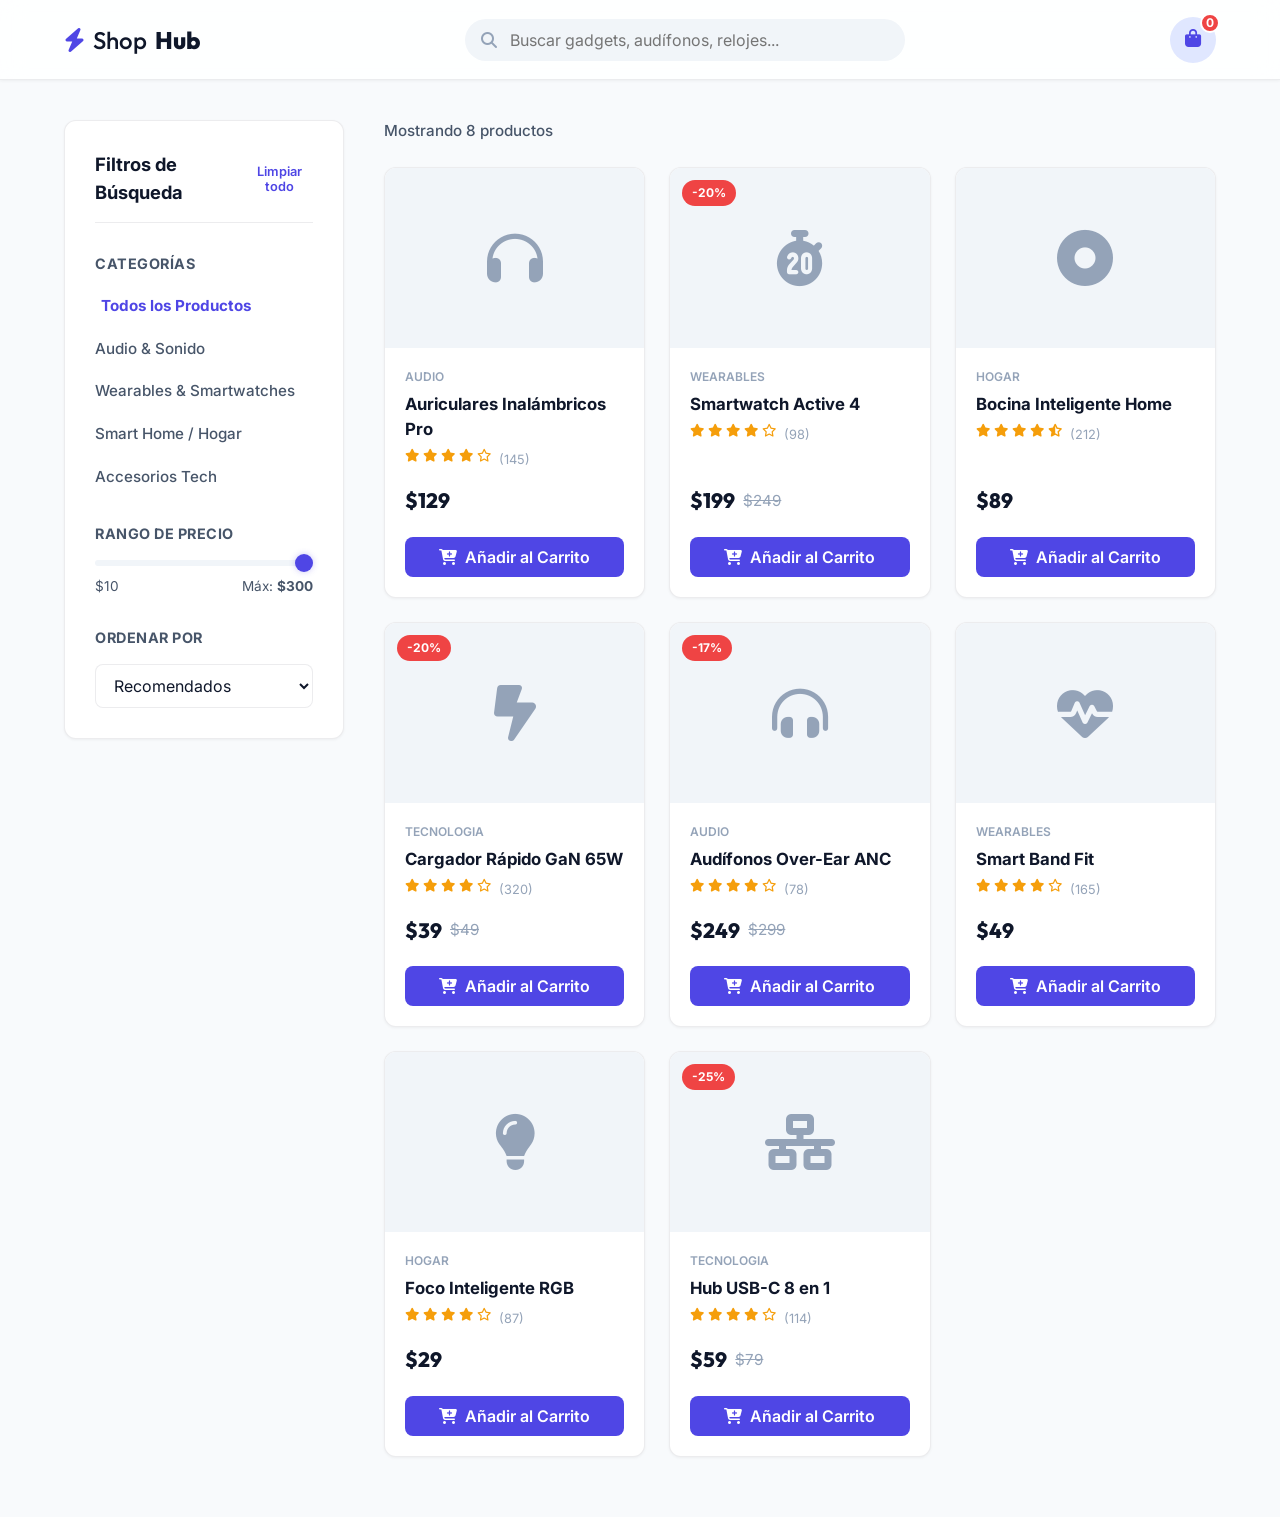
==== proyectos/ecommerce-hub/index.html @ 2425e2af "Initial commit: Portafolio de Maquetación Web (HTML, CSS, JS, jQuery)" ====
<!DOCTYPE html>
<html lang="es">
<head>
    <meta charset="UTF-8">
    <meta name="viewport" content="width=device-width, initial-scale=1.0">
    <title>ShopHub | Catálogo de Gadgets Premium</title>
    <meta name="description" content="ShopHub - Catálogo interactivo de dispositivos y gadgets premium con filtros avanzados en tiempo real y carrito de compras dinámico.">
    
    <!-- Google Fonts -->
    <link rel="preconnect" href="https://fonts.googleapis.com">
    <link rel="preconnect" href="https://fonts.gstatic.com" crossorigin>
    <link href="https://fonts.googleapis.com/css2?family=Inter:wght@300;400;500;600;700&family=Outfit:wght@400;500;600;700;800&display=swap" rel="stylesheet">
    
    <!-- FontAwesome Icons -->
    <link rel="stylesheet" href="https://cdnjs.cloudflare.com/ajax/libs/font-awesome/6.4.0/css/all.min.css">
    
    <!-- CSS Estilos -->
    <link rel="stylesheet" href="css/style.css">
</head>
<body class="light-theme">

    <!-- Header / Navbar -->
    <header class="shop-header">
        <div class="container shop-header-container">
            <a href="#" class="shop-logo">
                <i class="fa-solid fa-bolt logo-accent"></i> Shop<span class="logo-bold">Hub</span>
            </a>
            
            <!-- Real-time Search Input -->
            <div class="search-bar-container">
                <i class="fa-solid fa-magnifying-glass search-icon"></i>
                <input type="text" id="product-search" class="search-input" placeholder="Buscar gadgets, audífonos, relojes...">
            </div>

            <!-- Cart Trigger Button -->
            <button class="cart-trigger" id="cart-toggle" aria-label="Abrir carrito de compras">
                <i class="fa-solid fa-bag-shopping"></i>
                <span class="cart-badge" id="cart-counter">0</span>
            </button>
        </div>
    </header>

    <main class="shop-main">
        <div class="container shop-grid-layout">
            
            <!-- Sidebar Filters -->
            <aside class="filters-sidebar">
                <div class="sidebar-header">
                    <h3>Filtros de Búsqueda</h3>
                    <button class="reset-filters-btn" id="btn-reset-filters">Limpiar todo</button>
                </div>
                
                <!-- Category Filter -->
                <div class="filter-group">
                    <h4 class="filter-title">Categorías</h4>
                    <ul class="category-list" id="category-filter-list">
                        <li class="category-item active" data-category="all">Todos los Productos</li>
                        <li class="category-item" data-category="audio">Audio & Sonido</li>
                        <li class="category-item" data-category="wearables">Wearables & Smartwatches</li>
                        <li class="category-item" data-category="hogar">Smart Home / Hogar</li>
                        <li class="category-item" data-category="tecnologia">Accesorios Tech</li>
                    </ul>
                </div>

                <!-- Price Range Filter -->
                <div class="filter-group">
                    <h4 class="filter-title">Rango de Precio</h4>
                    <div class="price-range-wrapper">
                        <input type="range" id="price-slider" class="price-slider" min="10" max="300" value="300">
                        <div class="price-labels">
                            <span>$10</span>
                            <span>Máx: <strong class="text-accent" id="slider-price-val">$300</strong></span>
                        </div>
                    </div>
                </div>

                <!-- Sort Order Filter -->
                <div class="filter-group">
                    <h4 class="filter-title">Ordenar Por</h4>
                    <select id="sort-order" class="sort-select">
                        <option value="default">Recomendados</option>
                        <option value="price-asc">Precio: Bajo a Alto</option>
                        <option value="price-desc">Precio: Alto a Bajo</option>
                    </select>
                </div>
            </aside>

            <!-- Products Listing Grid -->
            <section class="products-section-container">
                <div class="products-grid-header">
                    <p class="results-count" id="results-count">Mostrando 8 productos</p>
                </div>
                
                <!-- jQuery will dynamically render cards, but we include initial semantic HTML cards for SEO -->
                <div class="products-grid" id="products-catalog">
                    <!-- Products will be dynamically populated/filtered by jQuery JS -->
                </div>
                
                <!-- No Results Alert -->
                <div class="no-results" id="no-results-message">
                    <i class="fa-solid fa-magnifying-glass no-results-icon"></i>
                    <h3>No se encontraron productos</h3>
                    <p>Intenta modificar los filtros seleccionados o tu criterio de búsqueda.</p>
                </div>
            </section>

        </div>
    </main>

    <!-- Mini-Cart Sidebar Drawer -->
    <div class="cart-backdrop" id="cart-drawer-backdrop">
        <aside class="cart-drawer">
            <div class="cart-drawer-header">
                <h3>Tu Carrito (<span id="cart-total-qty">0</span>)</h3>
                <button class="close-cart-btn" id="close-cart" aria-label="Cerrar carrito"><i class="fa-solid fa-xmark"></i></button>
            </div>
            
            <!-- Cart Items Container -->
            <div class="cart-items-container" id="cart-items-wrapper">
                <!-- Items dynamically added with jQuery -->
            </div>
            
            <!-- Empty Cart Message -->
            <div class="cart-empty-state" id="cart-empty-state">
                <i class="fa-solid fa-basket-shopping empty-icon"></i>
                <p>Tu carrito está vacío</p>
                <button class="btn btn-primary" id="btn-start-shopping">Explorar Catálogo</button>
            </div>

            <!-- Cart Footer (Calculations & Checkout) -->
            <div class="cart-drawer-footer" id="cart-summary-footer">
                <div class="summary-line">
                    <span>Subtotal</span>
                    <span class="summary-value" id="cart-subtotal">$0.00</span>
                </div>
                <div class="summary-line">
                    <span>Envío</span>
                    <span class="summary-value text-green">Gratis</span>
                </div>
                <hr class="summary-divider">
                <div class="summary-line total-line">
                    <span>Total</span>
                    <span class="summary-value total-val" id="cart-total">$0.00</span>
                </div>
                
                <button class="btn btn-primary btn-block checkout-btn" id="checkout-btn">
                    Proceder al Pago <i class="fa-solid fa-chevron-right"></i>
                </button>
            </div>
        </aside>
    </div>

    <!-- Successful Purchase Dialog Modal -->
    <div class="modal-backdrop" id="checkout-modal">
        <div class="success-modal">
            <i class="fa-solid fa-circle-check success-modal-icon"></i>
            <h2>¡Compra Completada!</h2>
            <p>Tu orden ha sido procesada de manera exitosa. Recibirás un correo con el detalle del envío en breve.</p>
            <button class="btn btn-primary" id="success-close-btn">Aceptar</button>
        </div>
    </div>

    <!-- jQuery -->
    <script src="https://code.jquery.com/jquery-3.7.1.min.js" integrity="sha256-/JqT3SQfawRcv/BIHPThkBvs0OEvtFFmqPF/lYI/Cxo=" crossorigin="anonymous"></script>
    
    <!-- Custom JS -->
    <script src="js/app.js"></script>
</body>
</html>
---- proyectos/ecommerce-hub/css/style.css ----
/* ==========================================================================
   SHOP HUB - DESIGN SYSTEM & VARS
   ========================================================================== */

:root {
    --bg-primary: #f8fafc;
    --bg-secondary: #ffffff;
    --bg-tertiary: #f1f5f9;
    --border-color: rgba(15, 23, 42, 0.08);
    
    --text-primary: #0f172a;
    --text-secondary: #475569;
    --text-muted: #94a3b8;
    
    --accent: #4f46e5; /* Indigo */
    --accent-hover: #3730a3;
    --accent-light: #e0e7ff;
    
    --green: #10b981;
    --red: #ef4444;
    --warning: #f59e0b;
    
    --font-heading: 'Outfit', 'Inter', sans-serif;
    --font-body: 'Inter', sans-serif;
    
    --radius-sm: 8px;
    --radius-md: 12px;
    --radius-lg: 20px;
    --radius-full: 9999px;
    
    --transition: 0.3s cubic-bezier(0.4, 0, 0.2, 1);
    --shadow-sm: 0 1px 3px rgba(0, 0, 0, 0.05);
    --shadow-md: 0 4px 20px rgba(0, 0, 0, 0.05);
    --shadow-lg: 0 10px 30px rgba(0, 0, 0, 0.1);
    
    --header-height: 80px;
    --max-width: 1200px;
}

/* ==========================================================================
   RESET & BASICS
   ========================================================================== */

* {
    box-sizing: border-box;
    margin: 0;
    padding: 0;
}

html {
    scroll-behavior: smooth;
    font-size: 16px;
}

body {
    background-color: var(--bg-primary);
    color: var(--text-primary);
    font-family: var(--font-body);
    line-height: 1.5;
    overflow-x: hidden;
}

.container {
    width: 90%;
    max-width: var(--max-width);
    margin: 0 auto;
}

a {
    color: inherit;
    text-decoration: none;
}

ul {
    list-style: none;
}

button, input, select {
    font-family: inherit;
    font-size: inherit;
    color: inherit;
}

/* ==========================================================================
   HEADER / NAVBAR
   ========================================================================== */

.shop-header {
    position: fixed;
    top: 0;
    left: 0;
    width: 100%;
    height: var(--header-height);
    background-color: rgba(255, 255, 255, 0.85);
    backdrop-filter: blur(12px);
    -webkit-backdrop-filter: blur(12px);
    border-bottom: 1px solid var(--border-color);
    box-shadow: var(--shadow-sm);
    z-index: 900;
    display: flex;
    align-items: center;
}

.shop-header-container {
    display: flex;
    justify-content: space-between;
    align-items: center;
    gap: 20px;
}

.shop-logo {
    font-family: var(--font-heading);
    font-size: 1.5rem;
    font-weight: 500;
    display: flex;
    align-items: center;
    gap: 8px;
}

.logo-accent {
    color: var(--accent);
}

.logo-bold {
    font-weight: 800;
}

/* Search Box */
.search-bar-container {
    position: relative;
    width: 100%;
    max-width: 440px;
}

.search-icon {
    position: absolute;
    top: 50%;
    left: 16px;
    transform: translateY(-50%);
    color: var(--text-muted);
}

.search-input {
    width: 100%;
    background-color: var(--bg-tertiary);
    border: 1px solid transparent;
    padding: 10px 16px 10px 44px;
    border-radius: var(--radius-full);
    outline: none;
    transition: all 0.2s ease;
}

.search-input:focus {
    background-color: var(--bg-secondary);
    border-color: var(--accent);
    box-shadow: 0 0 0 3px rgba(79, 70, 229, 0.1);
}

/* Cart Trigger */
.cart-trigger {
    background-color: var(--accent-light);
    color: var(--accent);
    border: none;
    width: 46px;
    height: 46px;
    border-radius: var(--radius-full);
    display: flex;
    align-items: center;
    justify-content: center;
    font-size: 1.15rem;
    cursor: pointer;
    position: relative;
    transition: all 0.2s ease;
}

.cart-trigger:hover {
    background-color: var(--accent);
    color: #ffffff;
    transform: scale(1.05);
}

.cart-badge {
    position: absolute;
    top: -4px;
    right: -4px;
    background-color: var(--red);
    color: #ffffff;
    font-size: 0.75rem;
    font-weight: 700;
    width: 20px;
    height: 20px;
    border-radius: var(--radius-full);
    display: flex;
    align-items: center;
    justify-content: center;
    border: 2px solid var(--bg-secondary);
}

/* ==========================================================================
   MAIN LAYOUT & SIDEBAR
   ========================================================================== */

.shop-main {
    padding-top: calc(var(--header-height) + 40px);
    padding-bottom: 60px;
}

.shop-grid-layout {
    display: grid;
    grid-template-columns: 280px 1fr;
    gap: 40px;
    align-items: start;
}

/* Sidebar Filters */
.filters-sidebar {
    background-color: var(--bg-secondary);
    border: 1px solid var(--border-color);
    border-radius: var(--radius-md);
    padding: 30px;
    box-shadow: var(--shadow-sm);
}

.sidebar-header {
    display: flex;
    justify-content: space-between;
    align-items: center;
    margin-bottom: 30px;
    border-bottom: 1px solid var(--border-color);
    padding-bottom: 16px;
}

.sidebar-header h3 {
    font-size: 1.15rem;
    font-weight: 700;
}

.reset-filters-btn {
    background: none;
    border: none;
    color: var(--accent);
    font-size: 0.8rem;
    font-weight: 600;
    cursor: pointer;
}

.reset-filters-btn:hover {
    color: var(--accent-hover);
    text-decoration: underline;
}

.filter-group {
    margin-bottom: 30px;
}

.filter-group:last-child {
    margin-bottom: 0;
}

.filter-title {
    font-size: 0.9rem;
    text-transform: uppercase;
    font-weight: 700;
    color: var(--text-secondary);
    margin-bottom: 16px;
    letter-spacing: 0.5px;
}

/* Categories Filter List */
.category-list {
    display: flex;
    flex-direction: column;
    gap: 12px;
}

.category-item {
    font-size: 0.95rem;
    color: var(--text-secondary);
    cursor: pointer;
    font-weight: 500;
    transition: all 0.2s ease;
    padding: 4px 0;
}

.category-item:hover, .category-item.active {
    color: var(--accent);
    padding-left: 6px;
}

.category-item.active {
    font-weight: 700;
}

/* Price range styling */
.price-range-wrapper {
    display: flex;
    flex-direction: column;
    gap: 10px;
}

.price-slider {
    -webkit-appearance: none;
    appearance: none;
    width: 100%;
    height: 6px;
    background-color: var(--bg-tertiary);
    border-radius: var(--radius-full);
    outline: none;
}

.price-slider::-webkit-slider-thumb {
    -webkit-appearance: none;
    appearance: none;
    width: 18px;
    height: 18px;
    background-color: var(--accent);
    border-radius: var(--radius-full);
    cursor: pointer;
    box-shadow: 0 0 6px rgba(79, 70, 229, 0.3);
    transition: transform 0.1s ease;
}

.price-slider::-webkit-slider-thumb:hover {
    transform: scale(1.15);
}

.price-labels {
    display: flex;
    justify-content: space-between;
    font-size: 0.85rem;
    color: var(--text-secondary);
}

/* Dropdown Sort Filter */
.sort-select {
    width: 100%;
    padding: 10px 14px;
    border: 1px solid var(--border-color);
    border-radius: var(--radius-sm);
    background-color: var(--bg-secondary);
    outline: none;
}

.sort-select:focus {
    border-color: var(--accent);
}

/* ==========================================================================
   PRODUCTS CATALOG
   ========================================================================== */

.products-grid-header {
    margin-bottom: 24px;
    display: flex;
    justify-content: space-between;
    align-items: center;
}

.results-count {
    color: var(--text-secondary);
    font-weight: 500;
    font-size: 0.95rem;
}

.products-grid {
    display: grid;
    grid-template-columns: repeat(3, 1fr);
    gap: 24px;
}

/* Card layout */
.product-card {
    background-color: var(--bg-secondary);
    border: 1px solid var(--border-color);
    border-radius: var(--radius-md);
    overflow: hidden;
    box-shadow: var(--shadow-sm);
    transition: transform var(--transition), box-shadow var(--transition);
    display: flex;
    flex-direction: column;
}

.product-card:hover {
    transform: translateY(-5px);
    box-shadow: var(--shadow-md);
}

.card-img-container {
    height: 180px;
    background-color: var(--bg-tertiary);
    display: flex;
    align-items: center;
    justify-content: center;
    position: relative;
}

.card-visual-icon {
    font-size: 3.5rem;
    color: var(--text-muted);
}

.discount-badge {
    position: absolute;
    top: 12px;
    left: 12px;
    background-color: var(--red);
    color: #ffffff;
    font-size: 0.75rem;
    font-weight: 700;
    padding: 4px 10px;
    border-radius: var(--radius-full);
}

.card-body {
    padding: 20px;
    display: flex;
    flex-direction: column;
    flex-grow: 1;
}

.card-category {
    font-size: 0.75rem;
    text-transform: uppercase;
    color: var(--text-muted);
    font-weight: 600;
    margin-bottom: 6px;
}

.card-title {
    font-size: 1.05rem;
    font-weight: 700;
    margin-bottom: 8px;
    color: var(--text-primary);
}

/* Ratings */
.card-rating {
    display: flex;
    gap: 4px;
    color: var(--warning);
    font-size: 0.8rem;
    margin-bottom: 16px;
}

.card-rating span {
    color: var(--text-muted);
    margin-left: 4px;
}

/* Prices */
.card-price-row {
    display: flex;
    align-items: center;
    gap: 8px;
    margin-bottom: 20px;
    margin-top: auto;
}

.card-price {
    font-size: 1.3rem;
    font-weight: 800;
    font-family: var(--font-heading);
}

.card-old-price {
    font-size: 0.95rem;
    text-decoration: line-through;
    color: var(--text-muted);
}

/* Cart Button */
.btn {
    display: inline-flex;
    align-items: center;
    justify-content: center;
    padding: 10px 20px;
    border-radius: var(--radius-sm);
    font-weight: 600;
    cursor: pointer;
    transition: all 0.2s ease;
    border: none;
    gap: 8px;
    outline: none;
}

.btn-primary {
    background-color: var(--accent);
    color: #ffffff;
}

.btn-primary:hover {
    background-color: var(--accent-hover);
}

.btn-block {
    display: flex;
    width: 100%;
}

.btn-add-cart {
    width: 100%;
}

/* No Results section styling */
.no-results {
    text-align: center;
    padding: 80px 20px;
    background-color: var(--bg-secondary);
    border: 1px solid var(--border-color);
    border-radius: var(--radius-md);
    display: none;
}

.no-results-icon {
    font-size: 3rem;
    color: var(--text-muted);
    margin-bottom: 20px;
}

.no-results h3 {
    font-size: 1.3rem;
    font-weight: 700;
    margin-bottom: 8px;
}

.no-results p {
    color: var(--text-secondary);
}

/* ==========================================================================
   MINI-CART SIDEBAR DRAWER
   ========================================================================== */

.cart-backdrop {
    position: fixed;
    top: 0;
    left: 0;
    width: 100%;
    height: 100%;
    background-color: rgba(15, 23, 42, 0.4);
    backdrop-filter: blur(4px);
    z-index: 1000;
    opacity: 0;
    visibility: hidden;
    transition: opacity var(--transition), visibility var(--transition);
}

.cart-backdrop.show {
    opacity: 1;
    visibility: visible;
}

.cart-drawer {
    position: absolute;
    top: 0;
    right: -400px;
    width: 100%;
    max-width: 400px;
    height: 100%;
    background-color: var(--bg-secondary);
    box-shadow: var(--shadow-lg);
    display: flex;
    flex-direction: column;
    transition: right var(--transition);
}

.cart-backdrop.show .cart-drawer {
    right: 0;
}

.cart-drawer-header {
    padding: 24px;
    border-bottom: 1px solid var(--border-color);
    display: flex;
    justify-content: space-between;
    align-items: center;
}

.cart-drawer-header h3 {
    font-size: 1.2rem;
    font-weight: 700;
}

.close-cart-btn {
    background: none;
    border: none;
    font-size: 1.3rem;
    cursor: pointer;
    color: var(--text-secondary);
}

.close-cart-btn:hover {
    color: var(--red);
}

/* Items lists */
.cart-items-container {
    flex-grow: 1;
    overflow-y: auto;
    padding: 24px;
    display: flex;
    flex-direction: column;
    gap: 20px;
}

.cart-item {
    display: grid;
    grid-template-columns: 60px 1fr auto;
    gap: 16px;
    align-items: center;
    border-bottom: 1px solid var(--border-color);
    padding-bottom: 16px;
}

.cart-item:last-child {
    border-bottom: none;
}

.cart-item-img {
    height: 60px;
    background-color: var(--bg-tertiary);
    border-radius: var(--radius-sm);
    display: flex;
    align-items: center;
    justify-content: center;
    font-size: 1.4rem;
    color: var(--text-muted);
}

.cart-item-details h4 {
    font-size: 0.95rem;
    font-weight: 700;
    margin-bottom: 4px;
    color: var(--text-primary);
}

.cart-item-price {
    font-size: 0.9rem;
    font-weight: 600;
    color: var(--accent);
}

.cart-item-actions {
    display: flex;
    flex-direction: column;
    align-items: flex-end;
    gap: 8px;
}

/* Quantity selector */
.qty-controls {
    display: flex;
    align-items: center;
    background-color: var(--bg-tertiary);
    border-radius: var(--radius-full);
    padding: 2px;
}

.qty-btn {
    border: none;
    background: none;
    width: 24px;
    height: 24px;
    border-radius: var(--radius-full);
    display: flex;
    align-items: center;
    justify-content: center;
    cursor: pointer;
    font-size: 0.8rem;
}

.qty-btn:hover {
    background-color: var(--bg-secondary);
}

.qty-val {
    width: 30px;
    text-align: center;
    font-size: 0.85rem;
    font-weight: 600;
}

.remove-item-btn {
    background: none;
    border: none;
    color: var(--text-muted);
    cursor: pointer;
    font-size: 0.85rem;
}

.remove-item-btn:hover {
    color: var(--red);
}

/* Empty State */
.cart-empty-state {
    padding: 60px 24px;
    text-align: center;
    display: flex;
    flex-direction: column;
    align-items: center;
    gap: 16px;
    justify-content: center;
    flex-grow: 1;
}

.empty-icon {
    font-size: 4rem;
    color: var(--text-muted);
}

.cart-empty-state p {
    color: var(--text-secondary);
    font-weight: 500;
}

/* Cart summary styling */
.cart-drawer-footer {
    padding: 24px;
    border-top: 1px solid var(--border-color);
    background-color: var(--bg-primary);
    display: flex;
    flex-direction: column;
    gap: 14px;
}

.summary-line {
    display: flex;
    justify-content: space-between;
    font-size: 0.95rem;
    color: var(--text-secondary);
    font-weight: 500;
}

.summary-value {
    color: var(--text-primary);
    font-weight: 700;
}

.summary-divider {
    border: none;
    border-top: 1px solid var(--border-color);
}

.total-line {
    font-size: 1.15rem;
    color: var(--text-primary);
    font-weight: 800;
}

.total-val {
    font-size: 1.35rem;
    color: var(--accent);
}

.checkout-btn {
    margin-top: 6px;
    padding: 14px;
}

/* ==========================================================================
   CHECKOUT SUCCESS DIALOG MODAL
   ========================================================================== */

.modal-backdrop {
    position: fixed;
    top: 0;
    left: 0;
    width: 100%;
    height: 100%;
    background-color: rgba(15, 23, 42, 0.6);
    backdrop-filter: blur(8px);
    z-index: 2000;
    display: flex;
    align-items: center;
    justify-content: center;
    opacity: 0;
    visibility: hidden;
    transition: opacity var(--transition), visibility var(--transition);
}

.modal-backdrop.show {
    opacity: 1;
    visibility: visible;
}

.success-modal {
    background-color: var(--bg-secondary);
    border-radius: var(--radius-lg);
    box-shadow: var(--shadow-lg);
    padding: 40px;
    text-align: center;
    width: 90%;
    max-width: 400px;
    transform: scale(0.9);
    transition: transform var(--transition);
}

.modal-backdrop.show .success-modal {
    transform: scale(1);
}

.success-modal-icon {
    font-size: 4rem;
    color: var(--green);
    margin-bottom: 20px;
}

.success-modal h2 {
    font-size: 1.5rem;
    font-weight: 800;
    margin-bottom: 12px;
}

.success-modal p {
    color: var(--text-secondary);
    font-size: 0.95rem;
    margin-bottom: 24px;
}

/* ==========================================================================
   RESPONSIVE DESIGN (MEDIA QUERIES)
   ========================================================================== */

@media (max-width: 1024px) {
    .shop-grid-layout {
        grid-template-columns: 240px 1fr;
        gap: 20px;
    }
    
    .products-grid {
        grid-template-columns: 1fr 1fr;
        gap: 20px;
    }
}

@media (max-width: 768px) {
    .shop-main {
        padding-top: calc(var(--header-height) + 20px);
    }
    
    .shop-grid-layout {
        grid-template-columns: 1fr;
        gap: 30px;
    }
    
    .search-bar-container {
        max-width: 200px;
    }
    
    .products-grid {
        grid-template-columns: 1fr 1fr;
    }
}

@media (max-width: 480px) {
    .shop-header-container {
        gap: 10px;
    }
    
    .search-bar-container {
        order: 3;
        max-width: 100%;
        margin-top: 10px;
    }
    
    .shop-header {
        height: auto;
        padding: 16px 0;
    }
    
    .shop-header-container {
        flex-wrap: wrap;
    }
    
    .shop-main {
        padding-top: 150px;
    }
    
    .products-grid {
        grid-template-columns: 1fr;
    }
}
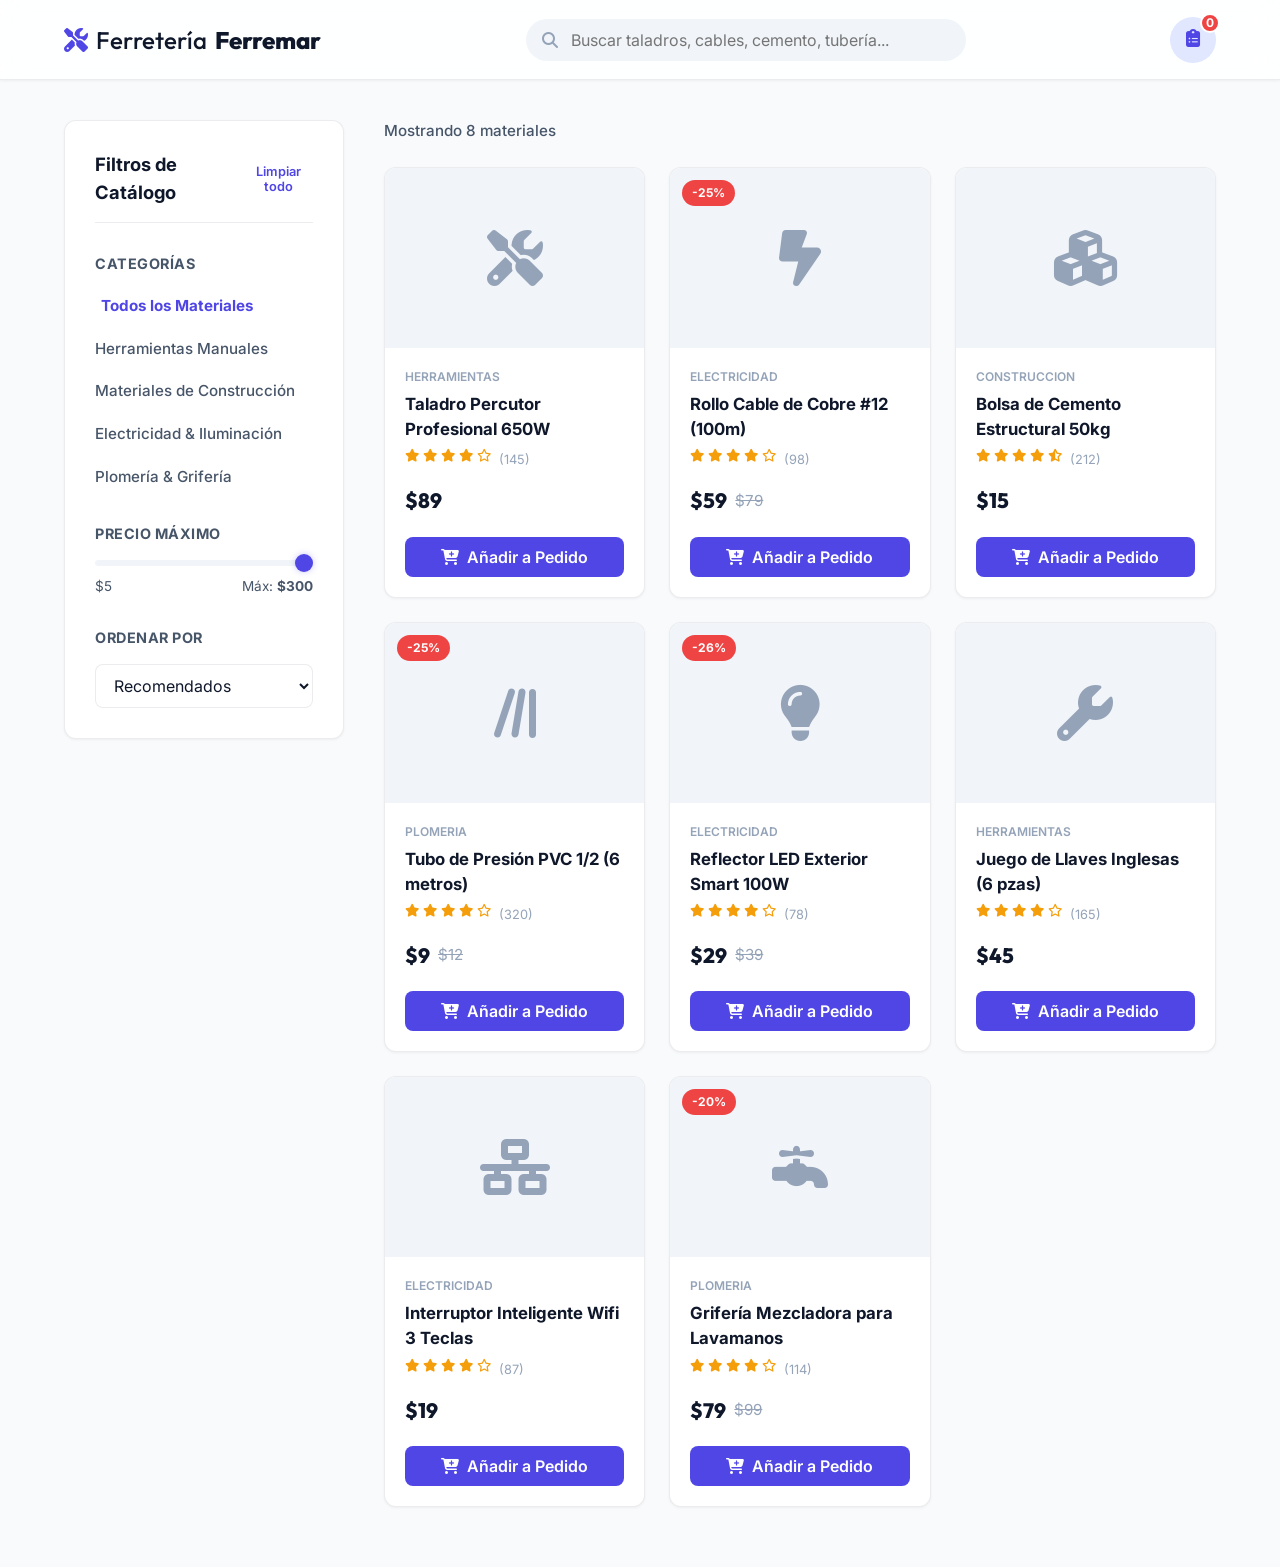
==== commit 0f591157: "Transform projects to be highly realistic CV-oriented academic and work demos" ====
--- a/proyectos/ecommerce-hub/index.html
+++ b/proyectos/ecommerce-hub/index.html
@@ -3,8 +3,8 @@
 <head>
     <meta charset="UTF-8">
     <meta name="viewport" content="width=device-width, initial-scale=1.0">
-    <title>ShopHub | Catálogo de Gadgets Premium</title>
-    <meta name="description" content="ShopHub - Catálogo interactivo de dispositivos y gadgets premium con filtros avanzados en tiempo real y carrito de compras dinámico.">
+    <title>Ferretería Ferremar | Catálogo de Materiales & Pedidos</title>
+    <meta name="description" content="Ferretería Ferremar - Catálogo interactivo de materiales de construcción, herramientas, electricidad y plomería con cotizador de pedidos en tiempo real.">
     
     <!-- Google Fonts -->
     <link rel="preconnect" href="https://fonts.googleapis.com">
@@ -23,18 +23,18 @@
     <header class="shop-header">
         <div class="container shop-header-container">
             <a href="#" class="shop-logo">
-                <i class="fa-solid fa-bolt logo-accent"></i> Shop<span class="logo-bold">Hub</span>
+                <i class="fa-solid fa-screwdriver-wrench logo-accent"></i> Ferretería<span class="logo-bold">Ferremar</span>
             </a>
             
             <!-- Real-time Search Input -->
             <div class="search-bar-container">
                 <i class="fa-solid fa-magnifying-glass search-icon"></i>
-                <input type="text" id="product-search" class="search-input" placeholder="Buscar gadgets, audífonos, relojes...">
+                <input type="text" id="product-search" class="search-input" placeholder="Buscar taladros, cables, cemento, tubería...">
             </div>
 
             <!-- Cart Trigger Button -->
-            <button class="cart-trigger" id="cart-toggle" aria-label="Abrir carrito de compras">
-                <i class="fa-solid fa-bag-shopping"></i>
+            <button class="cart-trigger" id="cart-toggle" aria-label="Abrir pedido de cotización">
+                <i class="fa-solid fa-clipboard-list"></i>
                 <span class="cart-badge" id="cart-counter">0</span>
             </button>
         </div>
@@ -46,7 +46,7 @@
             <!-- Sidebar Filters -->
             <aside class="filters-sidebar">
                 <div class="sidebar-header">
-                    <h3>Filtros de Búsqueda</h3>
+                    <h3>Filtros de Catálogo</h3>
                     <button class="reset-filters-btn" id="btn-reset-filters">Limpiar todo</button>
                 </div>
                 
@@ -54,21 +54,21 @@
                 <div class="filter-group">
                     <h4 class="filter-title">Categorías</h4>
                     <ul class="category-list" id="category-filter-list">
-                        <li class="category-item active" data-category="all">Todos los Productos</li>
-                        <li class="category-item" data-category="audio">Audio & Sonido</li>
-                        <li class="category-item" data-category="wearables">Wearables & Smartwatches</li>
-                        <li class="category-item" data-category="hogar">Smart Home / Hogar</li>
-                        <li class="category-item" data-category="tecnologia">Accesorios Tech</li>
+                        <li class="category-item active" data-category="all">Todos los Materiales</li>
+                        <li class="category-item" data-category="herramientas">Herramientas Manuales</li>
+                        <li class="category-item" data-category="construccion">Materiales de Construcción</li>
+                        <li class="category-item" data-category="electricidad">Electricidad & Iluminación</li>
+                        <li class="category-item" data-category="plomeria">Plomería & Grifería</li>
                     </ul>
                 </div>
 
                 <!-- Price Range Filter -->
                 <div class="filter-group">
-                    <h4 class="filter-title">Rango de Precio</h4>
+                    <h4 class="filter-title">Precio Máximo</h4>
                     <div class="price-range-wrapper">
-                        <input type="range" id="price-slider" class="price-slider" min="10" max="300" value="300">
+                        <input type="range" id="price-slider" class="price-slider" min="5" max="300" value="300">
                         <div class="price-labels">
-                            <span>$10</span>
+                            <span>$5</span>
                             <span>Máx: <strong class="text-accent" id="slider-price-val">$300</strong></span>
                         </div>
                     </div>
@@ -79,8 +79,8 @@
                     <h4 class="filter-title">Ordenar Por</h4>
                     <select id="sort-order" class="sort-select">
                         <option value="default">Recomendados</option>
-                        <option value="price-asc">Precio: Bajo a Alto</option>
-                        <option value="price-desc">Precio: Alto a Bajo</option>
+                        <option value="price-asc">Precio: Menor a Mayor</option>
+                        <option value="price-desc">Precio: Mayor a Menor</option>
                     </select>
                 </div>
             </aside>
@@ -91,7 +91,6 @@
                     <p class="results-count" id="results-count">Mostrando 8 productos</p>
                 </div>
                 
-                <!-- jQuery will dynamically render cards, but we include initial semantic HTML cards for SEO -->
                 <div class="products-grid" id="products-catalog">
                     <!-- Products will be dynamically populated/filtered by jQuery JS -->
                 </div>
@@ -100,7 +99,7 @@
                 <div class="no-results" id="no-results-message">
                     <i class="fa-solid fa-magnifying-glass no-results-icon"></i>
                     <h3>No se encontraron productos</h3>
-                    <p>Intenta modificar los filtros seleccionados o tu criterio de búsqueda.</p>
+                    <p>Intenta modificar los filtros seleccionados o tu criterio de búsqueda de materiales.</p>
                 </div>
             </section>
 
@@ -111,8 +110,8 @@
     <div class="cart-backdrop" id="cart-drawer-backdrop">
         <aside class="cart-drawer">
             <div class="cart-drawer-header">
-                <h3>Tu Carrito (<span id="cart-total-qty">0</span>)</h3>
-                <button class="close-cart-btn" id="close-cart" aria-label="Cerrar carrito"><i class="fa-solid fa-xmark"></i></button>
+                <h3>Detalle de Pedido (<span id="cart-total-qty">0</span>)</h3>
+                <button class="close-cart-btn" id="close-cart" aria-label="Cerrar pedido"><i class="fa-solid fa-xmark"></i></button>
             </div>
             
             <!-- Cart Items Container -->
@@ -122,29 +121,29 @@
             
             <!-- Empty Cart Message -->
             <div class="cart-empty-state" id="cart-empty-state">
-                <i class="fa-solid fa-basket-shopping empty-icon"></i>
-                <p>Tu carrito está vacío</p>
+                <i class="fa-solid fa-clipboard empty-icon"></i>
+                <p>No has añadido materiales a tu cotización</p>
                 <button class="btn btn-primary" id="btn-start-shopping">Explorar Catálogo</button>
             </div>
 
             <!-- Cart Footer (Calculations & Checkout) -->
             <div class="cart-drawer-footer" id="cart-summary-footer">
                 <div class="summary-line">
-                    <span>Subtotal</span>
+                    <span>Subtotal de Compra</span>
                     <span class="summary-value" id="cart-subtotal">$0.00</span>
                 </div>
                 <div class="summary-line">
-                    <span>Envío</span>
-                    <span class="summary-value text-green">Gratis</span>
+                    <span>Costo de Envío</span>
+                    <span class="summary-value text-green">Gratis (Barranquilla)</span>
                 </div>
                 <hr class="summary-divider">
                 <div class="summary-line total-line">
-                    <span>Total</span>
+                    <span>Total Estimado</span>
                     <span class="summary-value total-val" id="cart-total">$0.00</span>
                 </div>
                 
                 <button class="btn btn-primary btn-block checkout-btn" id="checkout-btn">
-                    Proceder al Pago <i class="fa-solid fa-chevron-right"></i>
+                    Confirmar Cotización <i class="fa-solid fa-chevron-right"></i>
                 </button>
             </div>
         </aside>
@@ -154,8 +153,8 @@
     <div class="modal-backdrop" id="checkout-modal">
         <div class="success-modal">
             <i class="fa-solid fa-circle-check success-modal-icon"></i>
-            <h2>¡Compra Completada!</h2>
-            <p>Tu orden ha sido procesada de manera exitosa. Recibirás un correo con el detalle del envío en breve.</p>
+            <h2>¡Cotización Generada!</h2>
+            <p>La solicitud de pedido de materiales de Ferretería Ferremar ha sido enviada exitosamente. Un asesor se comunicará al número registrado en Barranquilla para confirmar el despacho.</p>
             <button class="btn btn-primary" id="success-close-btn">Aceptar</button>
         </div>
     </div>
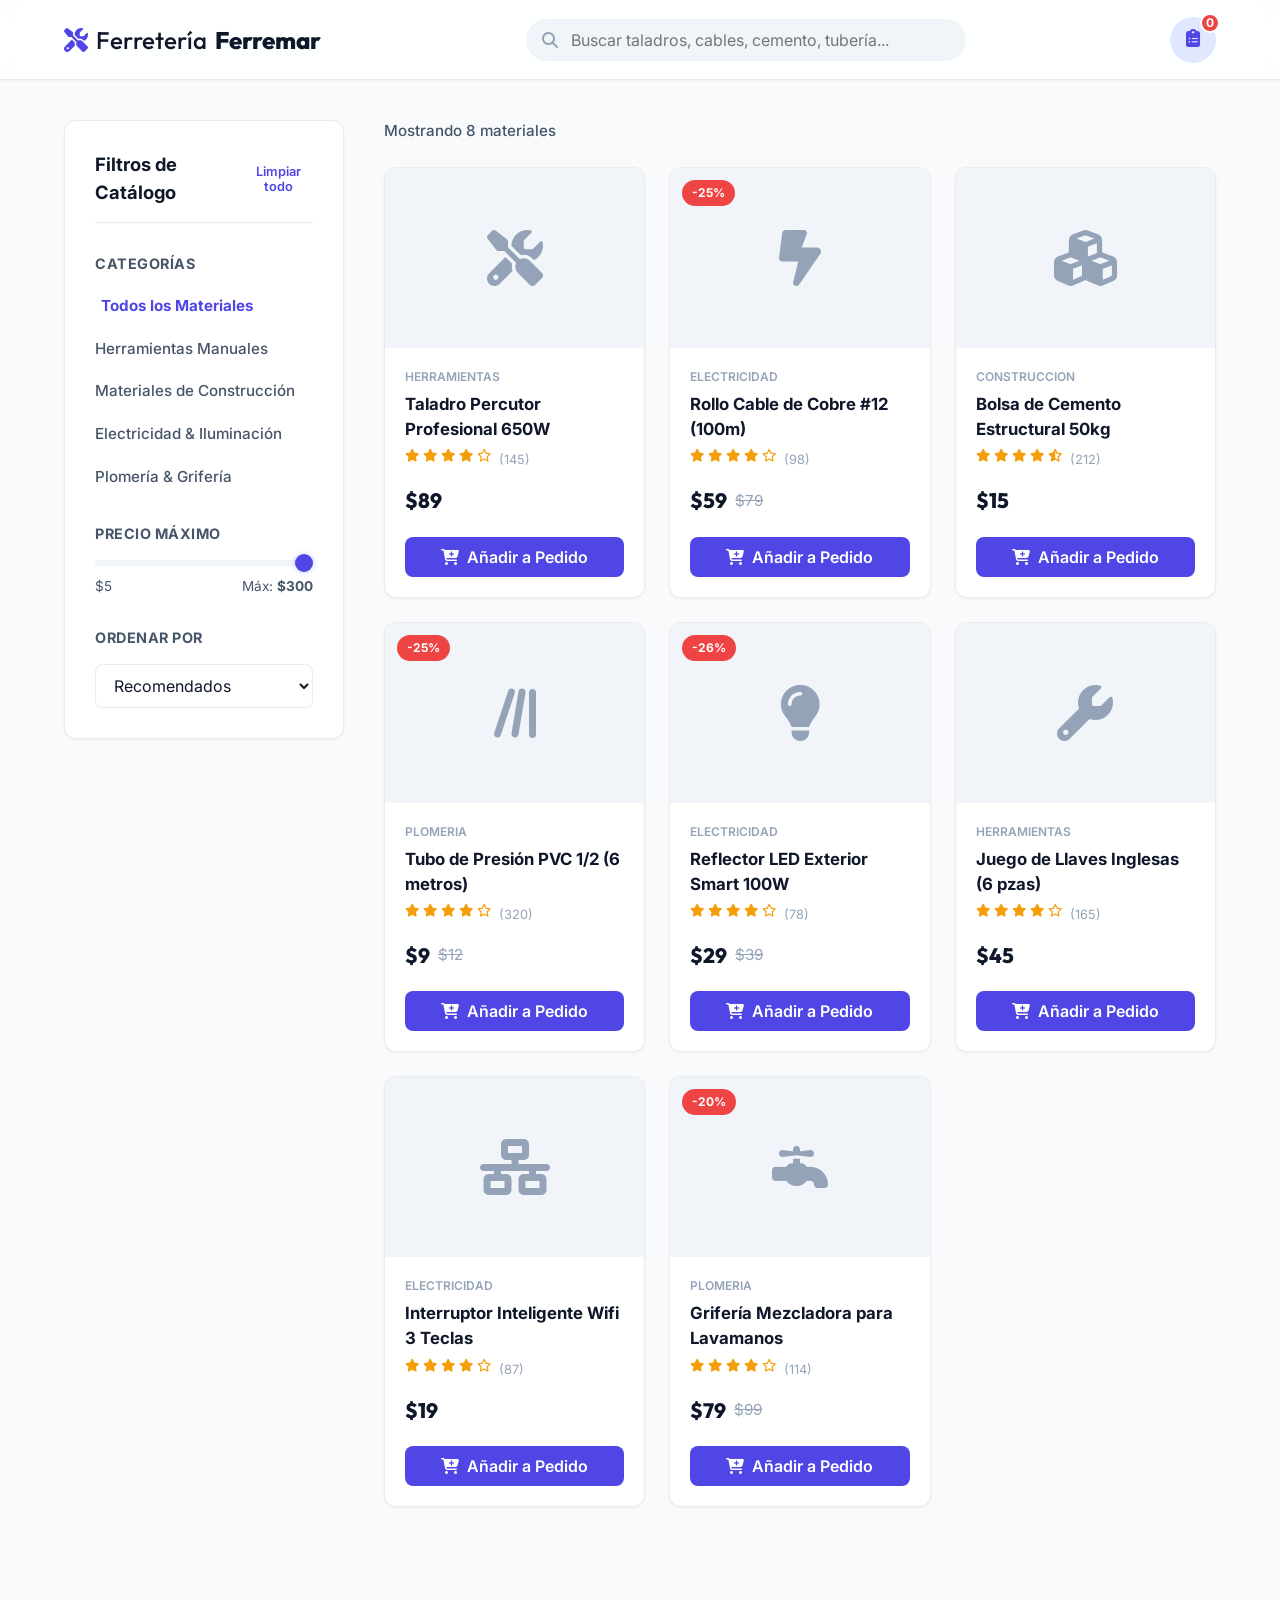
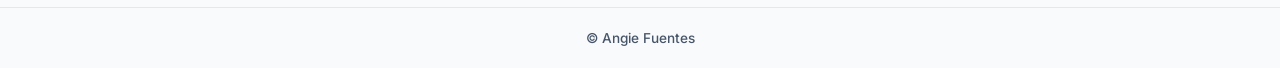
==== commit f2985de8: "Update logo brand text to Angie Fuentes and simplify copyrights in all project footers" ====
--- a/proyectos/ecommerce-hub/index.html
+++ b/proyectos/ecommerce-hub/index.html
@@ -159,6 +159,13 @@
         </div>
     </div>
 
+    <!-- Footer -->
+    <footer style="padding: 20px 0; text-align: center; color: var(--text-secondary); border-top: 1px solid var(--border-color); margin-top: 40px; font-size: 0.85rem; font-weight: 500;">
+        <div class="container">
+            <p>&copy; Angie Fuentes</p>
+        </div>
+    </footer>
+
     <!-- jQuery -->
     <script src="https://code.jquery.com/jquery-3.7.1.min.js" integrity="sha256-/JqT3SQfawRcv/BIHPThkBvs0OEvtFFmqPF/lYI/Cxo=" crossorigin="anonymous"></script>
     
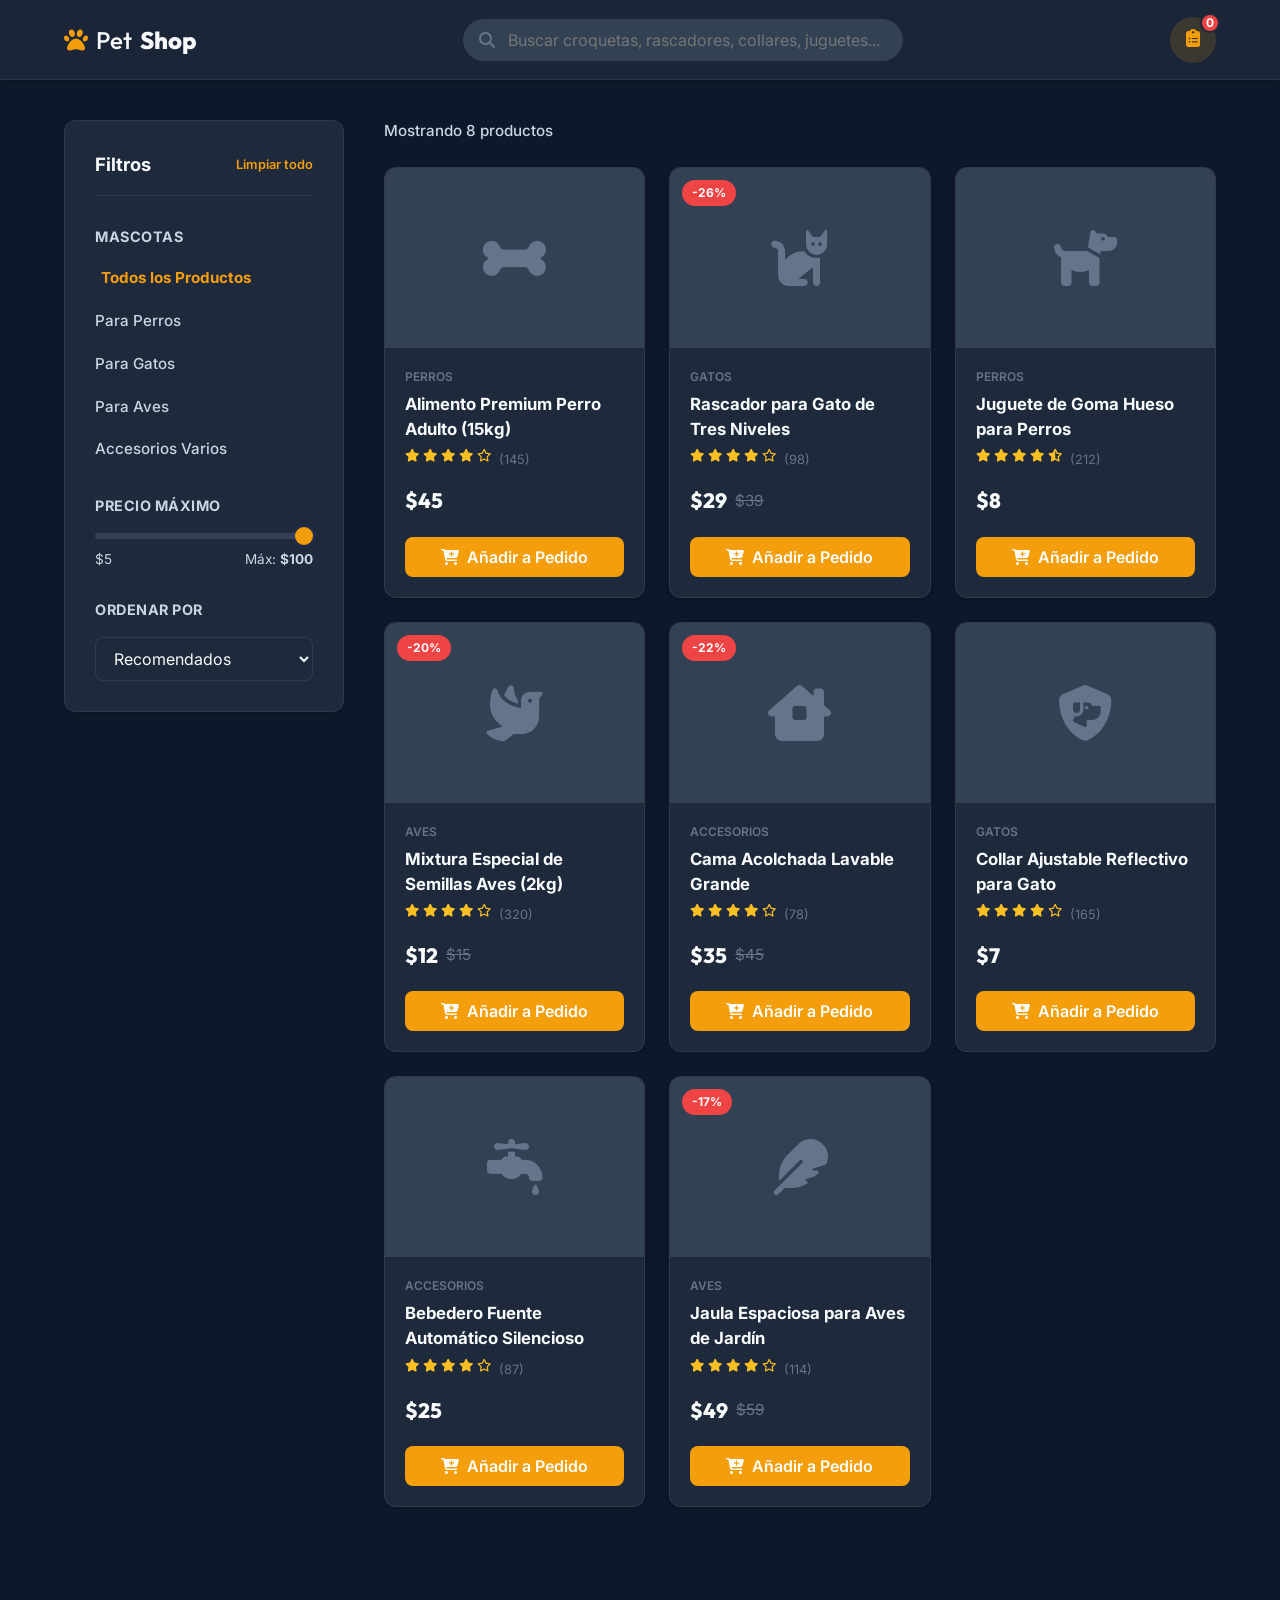
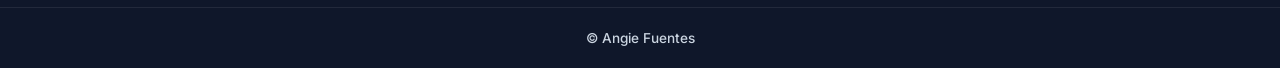
==== commit 145736f8: "Reenfocar proyectos a nivel academico basico, mantener exclusivamente modo oscuro y simplificar copy" ====
--- a/proyectos/ecommerce-hub/index.html
+++ b/proyectos/ecommerce-hub/index.html
@@ -3,8 +3,8 @@
 <head>
     <meta charset="UTF-8">
     <meta name="viewport" content="width=device-width, initial-scale=1.0">
-    <title>Ferretería Ferremar | Catálogo de Materiales & Pedidos</title>
-    <meta name="description" content="Ferretería Ferremar - Catálogo interactivo de materiales de construcción, herramientas, electricidad y plomería con cotizador de pedidos en tiempo real.">
+    <title>PetShop | Catálogo de Alimentos & Juguetes</title>
+    <meta name="description" content="PetShop - Catálogo interactivo de alimentos premium, juguetes y accesorios para mascotas con cotizador en tiempo real.">
     
     <!-- Google Fonts -->
     <link rel="preconnect" href="https://fonts.googleapis.com">
@@ -17,23 +17,23 @@
     <!-- CSS Estilos -->
     <link rel="stylesheet" href="css/style.css">
 </head>
-<body class="light-theme">
+<body class="dark-theme">
 
     <!-- Header / Navbar -->
     <header class="shop-header">
         <div class="container shop-header-container">
             <a href="#" class="shop-logo">
-                <i class="fa-solid fa-screwdriver-wrench logo-accent"></i> Ferretería<span class="logo-bold">Ferremar</span>
+                <i class="fa-solid fa-paw logo-accent"></i> Pet<span class="logo-bold">Shop</span>
             </a>
             
             <!-- Real-time Search Input -->
             <div class="search-bar-container">
                 <i class="fa-solid fa-magnifying-glass search-icon"></i>
-                <input type="text" id="product-search" class="search-input" placeholder="Buscar taladros, cables, cemento, tubería...">
+                <input type="text" id="product-search" class="search-input" placeholder="Buscar croquetas, rascadores, collares, juguetes...">
             </div>
 
             <!-- Cart Trigger Button -->
-            <button class="cart-trigger" id="cart-toggle" aria-label="Abrir pedido de cotización">
+            <button class="cart-trigger" id="cart-toggle" aria-label="Abrir cotización de productos">
                 <i class="fa-solid fa-clipboard-list"></i>
                 <span class="cart-badge" id="cart-counter">0</span>
             </button>
@@ -46,19 +46,19 @@
             <!-- Sidebar Filters -->
             <aside class="filters-sidebar">
                 <div class="sidebar-header">
-                    <h3>Filtros de Catálogo</h3>
+                    <h3>Filtros</h3>
                     <button class="reset-filters-btn" id="btn-reset-filters">Limpiar todo</button>
                 </div>
                 
                 <!-- Category Filter -->
                 <div class="filter-group">
-                    <h4 class="filter-title">Categorías</h4>
+                    <h4 class="filter-title">Mascotas</h4>
                     <ul class="category-list" id="category-filter-list">
-                        <li class="category-item active" data-category="all">Todos los Materiales</li>
-                        <li class="category-item" data-category="herramientas">Herramientas Manuales</li>
-                        <li class="category-item" data-category="construccion">Materiales de Construcción</li>
-                        <li class="category-item" data-category="electricidad">Electricidad & Iluminación</li>
-                        <li class="category-item" data-category="plomeria">Plomería & Grifería</li>
+                        <li class="category-item active" data-category="all">Todos los Productos</li>
+                        <li class="category-item" data-category="perros">Para Perros</li>
+                        <li class="category-item" data-category="gatos">Para Gatos</li>
+                        <li class="category-item" data-category="aves">Para Aves</li>
+                        <li class="category-item" data-category="accesorios">Accesorios Varios</li>
                     </ul>
                 </div>
 
@@ -66,10 +66,10 @@
                 <div class="filter-group">
                     <h4 class="filter-title">Precio Máximo</h4>
                     <div class="price-range-wrapper">
-                        <input type="range" id="price-slider" class="price-slider" min="5" max="300" value="300">
+                        <input type="range" id="price-slider" class="price-slider" min="5" max="100" value="100">
                         <div class="price-labels">
                             <span>$5</span>
-                            <span>Máx: <strong class="text-accent" id="slider-price-val">$300</strong></span>
+                            <span>Máx: <strong class="text-accent" id="slider-price-val">$100</strong></span>
                         </div>
                     </div>
                 </div>
@@ -99,7 +99,7 @@
                 <div class="no-results" id="no-results-message">
                     <i class="fa-solid fa-magnifying-glass no-results-icon"></i>
                     <h3>No se encontraron productos</h3>
-                    <p>Intenta modificar los filtros seleccionados o tu criterio de búsqueda de materiales.</p>
+                    <p>Intenta modificar los filtros seleccionados o tu criterio de búsqueda de productos.</p>
                 </div>
             </section>
 
@@ -122,7 +122,7 @@
             <!-- Empty Cart Message -->
             <div class="cart-empty-state" id="cart-empty-state">
                 <i class="fa-solid fa-clipboard empty-icon"></i>
-                <p>No has añadido materiales a tu cotización</p>
+                <p>No has añadido productos a tu cotización</p>
                 <button class="btn btn-primary" id="btn-start-shopping">Explorar Catálogo</button>
             </div>
 
@@ -154,7 +154,7 @@
         <div class="success-modal">
             <i class="fa-solid fa-circle-check success-modal-icon"></i>
             <h2>¡Cotización Generada!</h2>
-            <p>La solicitud de pedido de materiales de Ferretería Ferremar ha sido enviada exitosamente. Un asesor se comunicará al número registrado en Barranquilla para confirmar el despacho.</p>
+            <p>La solicitud de pedido de comida y juguetes de PetShop ha sido enviada exitosamente. Un asesor se comunicará al número registrado en Barranquilla para confirmar el despacho.</p>
             <button class="btn btn-primary" id="success-close-btn">Aceptar</button>
         </div>
     </div>
--- a/proyectos/ecommerce-hub/css/style.css
+++ b/proyectos/ecommerce-hub/css/style.css
@@ -3,22 +3,22 @@
    ========================================================================== */
 
 :root {
-    --bg-primary: #f8fafc;
-    --bg-secondary: #ffffff;
-    --bg-tertiary: #f1f5f9;
-    --border-color: rgba(15, 23, 42, 0.08);
-    
-    --text-primary: #0f172a;
-    --text-secondary: #475569;
-    --text-muted: #94a3b8;
-    
-    --accent: #4f46e5; /* Indigo */
-    --accent-hover: #3730a3;
-    --accent-light: #e0e7ff;
+    --bg-primary: #0f172a;
+    --bg-secondary: #1e293b;
+    --bg-tertiary: #334155;
+    --border-color: rgba(255, 255, 255, 0.08);
+    
+    --text-primary: #f8fafc;
+    --text-secondary: #cbd5e1;
+    --text-muted: #64748b;
+    
+    --accent: #f59e0b; /* Amber/Orange for PetShop */
+    --accent-hover: #d97706;
+    --accent-light: rgba(245, 158, 11, 0.15);
     
     --green: #10b981;
     --red: #ef4444;
-    --warning: #f59e0b;
+    --warning: #fbbf24;
     
     --font-heading: 'Outfit', 'Inter', sans-serif;
     --font-body: 'Inter', sans-serif;
@@ -29,9 +29,9 @@
     --radius-full: 9999px;
     
     --transition: 0.3s cubic-bezier(0.4, 0, 0.2, 1);
-    --shadow-sm: 0 1px 3px rgba(0, 0, 0, 0.05);
-    --shadow-md: 0 4px 20px rgba(0, 0, 0, 0.05);
-    --shadow-lg: 0 10px 30px rgba(0, 0, 0, 0.1);
+    --shadow-sm: 0 1px 3px rgba(0, 0, 0, 0.2);
+    --shadow-md: 0 4px 20px rgba(0, 0, 0, 0.3);
+    --shadow-lg: 0 10px 30px rgba(0, 0, 0, 0.5);
     
     --header-height: 80px;
     --max-width: 1200px;
@@ -91,7 +91,7 @@
     left: 0;
     width: 100%;
     height: var(--header-height);
-    background-color: rgba(255, 255, 255, 0.85);
+    background-color: rgba(30, 41, 59, 0.85);
     backdrop-filter: blur(12px);
     -webkit-backdrop-filter: blur(12px);
     border-bottom: 1px solid var(--border-color);
